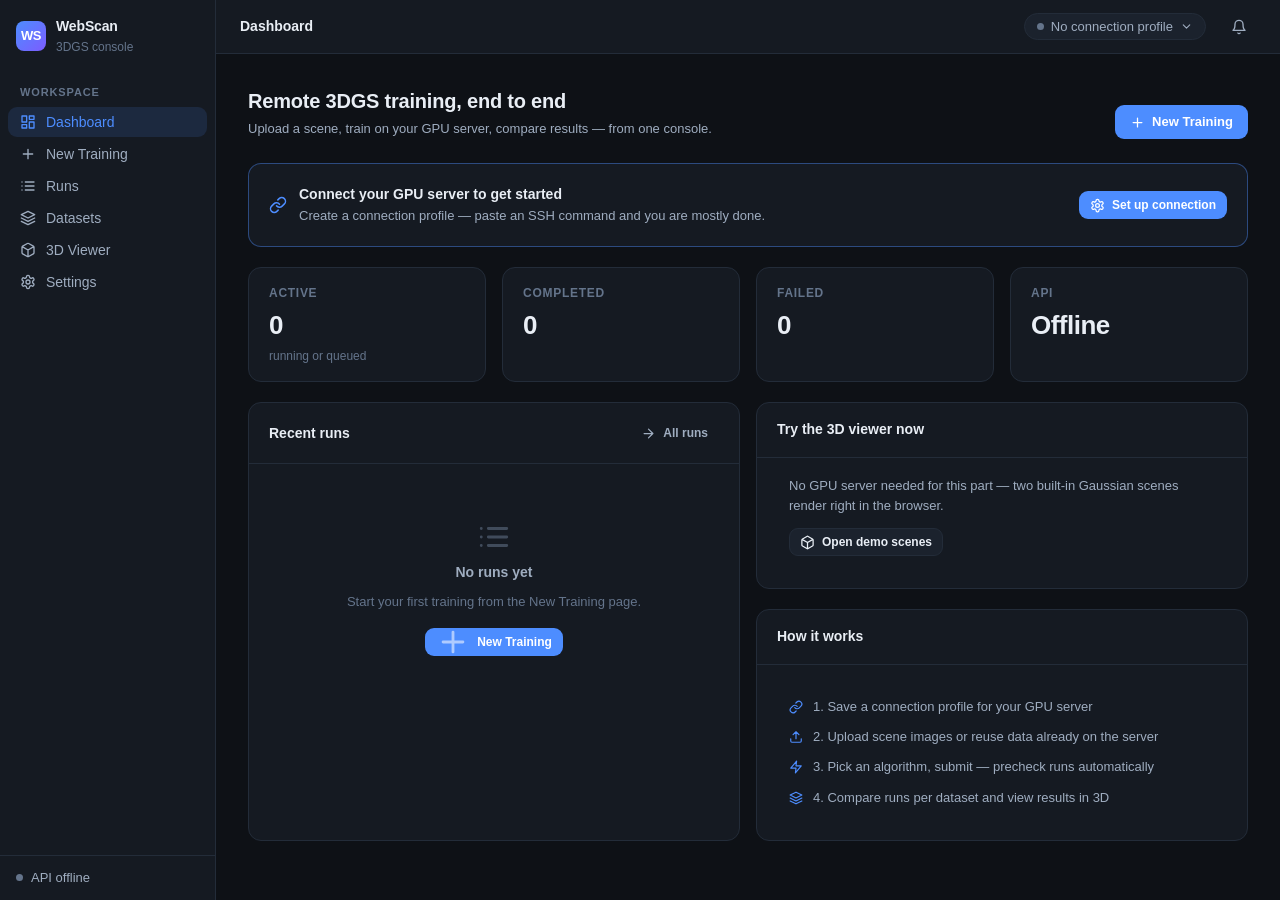
==== web/console/index.html @ b1879ffc "feat(console): new Vue 3 frontend as a separate, polished product A complete second frontend in web/" ====
<!DOCTYPE html>
<html lang="en">
<head>
  <meta charset="UTF-8" />
  <meta name="viewport" content="width=device-width, initial-scale=1.0" />
  <title>WebScan Console</title>
  <link rel="stylesheet" href="./css/tokens.css" />
  <link rel="stylesheet" href="./css/base.css" />
  <link rel="stylesheet" href="./css/components.css" />
  <style>body { background: var(--bg-base); }</style>
</head>
<body>
  <div id="app"></div>
  <script>window.__errors = [];
    window.addEventListener("error", (e) => window.__errors.push(JSON.stringify({ msg: e.message, file: e.filename, line: e.lineno, col: e.colno, stack: e.error && String(e.error.stack || "").slice(0, 400) })));
    window.addEventListener("unhandledrejection", (e) => window.__errors.push("promise: " + ((e.reason && e.reason.message) || e.reason)));</script>
  <script src="./assets/vue.global.prod.js"></script>
  <script type="module" src="./js/app.js"></script>
</body>
</html>
---- web/console/css/tokens.css ----
/* ============================================================
   WebScan Console — design tokens
   深灰蓝底 · 单一蓝色强调 · 语义状态色
   ============================================================ */
:root {
  /* 底色层级：base(页面) < surface(卡片) < raised(浮层) */
  --bg-base: #0e1116;
  --bg-surface: #151a22;
  --bg-raised: #1b222d;
  --bg-hover: #212a37;
  --bg-inset: #10141b;

  /* 边框 */
  --border-subtle: #232c39;
  --border-strong: #314052;

  /* 文字 */
  --text-1: #e9eef5;
  --text-2: #9fadc0;
  --text-3: #64748b;

  /* 强调色 */
  --accent: #4d8dff;
  --accent-hover: #6ba0ff;
  --accent-down: #3d7bf0;
  --accent-subtle: rgba(77, 141, 255, 0.13);
  --accent-border: rgba(77, 141, 255, 0.42);

  /* 语义状态 */
  --success: #34b374;
  --success-subtle: rgba(52, 179, 116, 0.14);
  --warning: #dfa239;
  --warning-subtle: rgba(223, 162, 57, 0.14);
  --danger: #e05c5c;
  --danger-subtle: rgba(224, 92, 92, 0.13);
  --neutral-subtle: rgba(159, 173, 192, 0.12);

  /* 字体 */
  --font-sans: -apple-system, BlinkMacSystemFont, "SF Pro Text", "Segoe UI",
    "PingFang SC", "Hiragino Sans GB", "Microsoft YaHei", sans-serif;
  --font-mono: ui-monospace, "SF Mono", "JetBrains Mono", Menlo, Consolas, monospace;

  /* 字号阶梯 */
  --fs-xs: 12px;
  --fs-sm: 13px;
  --fs-md: 14px;
  --fs-lg: 16px;
  --fs-xl: 20px;
  --fs-2xl: 26px;

  /* 间距（4 的倍数） */
  --sp-1: 4px;
  --sp-2: 8px;
  --sp-3: 12px;
  --sp-4: 16px;
  --sp-5: 20px;
  --sp-6: 24px;
  --sp-8: 32px;
  --sp-10: 40px;

  /* 圆角 */
  --r-sm: 6px;
  --r-md: 9px;
  --r-lg: 13px;

  /* 阴影 */
  --shadow-1: 0 1px 2px rgba(0, 0, 0, 0.32);
  --shadow-2: 0 6px 24px rgba(0, 0, 0, 0.42);
  --shadow-3: 0 16px 48px rgba(0, 0, 0, 0.55);

  /* 布局 */
  --sidebar-w: 216px;
  --topbar-h: 54px;

  --transition: 140ms cubic-bezier(0.4, 0, 0.2, 1);
}
---- web/console/css/base.css ----
/* ============================================================
   WebScan Console — base: reset · 排版 · 布局骨架
   ============================================================ */
*, *::before, *::after { box-sizing: border-box; }

html, body {
  margin: 0;
  height: 100%;
}

body {
  background: var(--bg-base);
  color: var(--text-1);
  font-family: var(--font-sans);
  font-size: var(--fs-md);
  line-height: 1.55;
  -webkit-font-smoothing: antialiased;
  text-rendering: optimizeLegibility;
}

#app { height: 100%; }

h1, h2, h3, h4, p { margin: 0; }
a { color: var(--accent); text-decoration: none; }
a:hover { color: var(--accent-hover); }
code, pre { font-family: var(--font-mono); }

::selection { background: rgba(77, 141, 255, 0.32); }

/* 滚动条 */
::-webkit-scrollbar { width: 10px; height: 10px; }
::-webkit-scrollbar-thumb {
  background: #2a3444;
  border-radius: 5px;
  border: 2px solid var(--bg-base);
}
::-webkit-scrollbar-thumb:hover { background: #38455a; }
::-webkit-scrollbar-track { background: transparent; }

/* 焦点可见性 */
:focus-visible {
  outline: 2px solid var(--accent);
  outline-offset: 2px;
  border-radius: var(--r-sm);
}

/* ---------- 应用骨架 ---------- */
.shell {
  display: grid;
  grid-template-columns: var(--sidebar-w) 1fr;
  grid-template-rows: var(--topbar-h) 1fr;
  grid-template-areas:
    "sidebar topbar"
    "sidebar main";
  height: 100vh;
}

.shell-sidebar { grid-area: sidebar; background: var(--bg-surface); border-right: 1px solid var(--border-subtle); display: flex; flex-direction: column; overflow-y: auto; }
.shell-topbar  { grid-area: topbar;  background: var(--bg-surface); border-bottom: 1px solid var(--border-subtle); display: flex; align-items: center; gap: var(--sp-4); padding: 0 var(--sp-6); }
.shell-main    { grid-area: main; overflow-y: auto; }

.page {
  max-width: 1160px;
  margin: 0 auto;
  padding: var(--sp-8) var(--sp-8) var(--sp-10);
}

.page-head { display: flex; align-items: flex-end; justify-content: space-between; gap: var(--sp-4); margin-bottom: var(--sp-6); }
.page-title { font-size: var(--fs-xl); font-weight: 650; letter-spacing: -0.01em; }
.page-sub { color: var(--text-2); font-size: var(--fs-sm); margin-top: 2px; }
.page-actions { display: flex; gap: var(--sp-2); flex-shrink: 0; }

.stack { display: flex; flex-direction: column; gap: var(--sp-5); }
.row { display: flex; align-items: center; gap: var(--sp-2); }
.row-wrap { display: flex; align-items: center; gap: var(--sp-2); flex-wrap: wrap; }
.spread { display: flex; align-items: center; justify-content: space-between; gap: var(--sp-3); }
.grid-2 { display: grid; grid-template-columns: 1fr 1fr; gap: var(--sp-4); }
.grid-3 { display: grid; grid-template-columns: repeat(3, 1fr); gap: var(--sp-4); }
.grid-4 { display: grid; grid-template-columns: repeat(4, 1fr); gap: var(--sp-4); }
@media (max-width: 1100px) { .grid-4 { grid-template-columns: repeat(2, 1fr); } .grid-3 { grid-template-columns: 1fr 1fr; } }
@media (max-width: 820px)  { .grid-2, .grid-3, .grid-4 { grid-template-columns: 1fr; } }

.muted { color: var(--text-2); }
.faint { color: var(--text-3); }
.small { font-size: var(--fs-sm); }
.mono  { font-family: var(--font-mono); font-size: var(--fs-sm); }
.nowrap { white-space: nowrap; }
.ellipsis { overflow: hidden; text-overflow: ellipsis; white-space: nowrap; }
.num { font-variant-numeric: tabular-nums; }
.up-spin { display: inline-block; animation: spin 0.9s linear infinite; }
@keyframes spin { to { transform: rotate(360deg); } }
---- web/console/css/components.css ----
/* ============================================================
   WebScan Console — components
   ============================================================ */

/* ---------- 侧边栏 ---------- */
.sidebar-brand {
  display: flex; align-items: center; gap: 10px;
  padding: var(--sp-4) var(--sp-4) var(--sp-3);
}
.brand-logo {
  width: 30px; height: 30px; border-radius: 8px;
  background: linear-gradient(135deg, #4d8dff, #7c5cff);
  display: grid; place-items: center;
  color: #fff; font-weight: 800; font-size: 13px; letter-spacing: -0.5px;
  flex-shrink: 0;
}
.brand-name { font-weight: 700; font-size: var(--fs-md); letter-spacing: -0.01em; }
.brand-tag  { font-size: var(--fs-xs); color: var(--text-3); }

.nav-group { padding: var(--sp-2) var(--sp-2) var(--sp-4); display: flex; flex-direction: column; gap: 2px; }
.nav-label { font-size: 11px; font-weight: 600; letter-spacing: 0.08em; text-transform: uppercase; color: var(--text-3); padding: var(--sp-2) var(--sp-3) var(--sp-1); }
.nav-item {
  display: flex; align-items: center; gap: 10px;
  padding: 7px var(--sp-3);
  border-radius: var(--r-md);
  color: var(--text-2); font-size: var(--fs-md); font-weight: 500;
  cursor: pointer; border: none; background: none; width: 100%; text-align: left;
  transition: background var(--transition), color var(--transition);
}
.nav-item:hover { background: var(--bg-hover); color: var(--text-1); }
.nav-item.active { background: var(--accent-subtle); color: var(--accent); }
.nav-item svg { width: 16px; height: 16px; flex-shrink: 0; }
.nav-item .nav-pill {
  margin-left: auto; font-size: 11px; font-weight: 600;
  background: var(--bg-hover); color: var(--text-2);
  border-radius: 99px; padding: 0 7px; line-height: 18px;
}
.nav-item.active .nav-pill { background: var(--accent-border); color: #fff; }

.sidebar-footer { margin-top: auto; padding: var(--sp-3) var(--sp-4); border-top: 1px solid var(--border-subtle); }

/* ---------- 顶栏 ---------- */
.topbar-title { font-weight: 650; font-size: var(--fs-md); }
.topbar-spacer { flex: 1; }
.conn-chip {
  display: inline-flex; align-items: center; gap: 7px;
  padding: 5px 12px; border-radius: 99px;
  background: var(--bg-raised); border: 1px solid var(--border-subtle);
  font-size: var(--fs-sm); color: var(--text-2); cursor: pointer;
  transition: border-color var(--transition);
}
.conn-chip:hover { border-color: var(--border-strong); }
.dot { width: 7px; height: 7px; border-radius: 99px; flex-shrink: 0; }
.dot.on  { background: var(--success); box-shadow: 0 0 6px rgba(52,179,116,.7); }
.dot.off { background: var(--text-3); }
.dot.warn { background: var(--warning); }
.bell {
  position: relative; display: grid; place-items: center;
  width: 34px; height: 34px; border-radius: var(--r-md);
  background: none; border: 1px solid transparent; color: var(--text-2); cursor: pointer;
}
.bell:hover { background: var(--bg-hover); color: var(--text-1); }
.bell .ping {
  position: absolute; top: 5px; right: 5px;
  width: 8px; height: 8px; border-radius: 99px;
  background: var(--danger); border: 2px solid var(--bg-surface);
}

/* ---------- 按钮 ---------- */
.btn {
  display: inline-flex; align-items: center; justify-content: center; gap: 7px;
  height: 34px; padding: 0 14px;
  border-radius: var(--r-md); border: 1px solid transparent;
  font: inherit; font-size: var(--fs-sm); font-weight: 600;
  cursor: pointer; white-space: nowrap;
  transition: background var(--transition), border-color var(--transition), color var(--transition), opacity var(--transition);
  user-select: none;
}
.btn:disabled { opacity: 0.45; cursor: not-allowed; }
.btn svg { width: 15px; height: 15px; }
.btn-primary { background: var(--accent); color: #fff; }
.btn-primary:hover:not(:disabled) { background: var(--accent-hover); }
.btn-primary:active:not(:disabled) { background: var(--accent-down); }
.btn-secondary { background: var(--bg-raised); border-color: var(--border-subtle); color: var(--text-1); }
.btn-secondary:hover:not(:disabled) { background: var(--bg-hover); border-color: var(--border-strong); }
.btn-ghost { background: transparent; color: var(--text-2); }
.btn-ghost:hover:not(:disabled) { background: var(--bg-hover); color: var(--text-1); }
.btn-danger { background: var(--danger-subtle); color: var(--danger); border-color: rgba(224,92,92,.3); }
.btn-danger:hover:not(:disabled) { background: rgba(224,92,92,.22); }
.btn-sm { height: 28px; padding: 0 10px; font-size: var(--fs-xs); }
.btn-lg { height: 40px; padding: 0 20px; font-size: var(--fs-md); }
.btn-icon { width: 34px; padding: 0; }

/* ---------- 卡片 ---------- */
.card {
  background: var(--bg-surface);
  border: 1px solid var(--border-subtle);
  border-radius: var(--r-lg);
  overflow: hidden;
}
.card-head {
  display: flex; align-items: center; justify-content: space-between; gap: var(--sp-3);
  padding: var(--sp-4) var(--sp-5);
  border-bottom: 1px solid var(--border-subtle);
}
.card-title { font-weight: 650; font-size: var(--fs-md); }
.card-body { padding: var(--sp-5); }
.card-pad-sm .card-body { padding: var(--sp-4); }

/* ---------- 统计卡 ---------- */
.stat {
  background: var(--bg-surface); border: 1px solid var(--border-subtle);
  border-radius: var(--r-lg); padding: var(--sp-4) var(--sp-5);
}
.stat-label { font-size: var(--fs-xs); font-weight: 600; letter-spacing: 0.06em; text-transform: uppercase; color: var(--text-3); }
.stat-value { font-size: var(--fs-2xl); font-weight: 700; letter-spacing: -0.02em; margin-top: 2px; font-variant-numeric: tabular-nums; }
.stat-hint  { font-size: var(--fs-xs); color: var(--text-3); margin-top: 2px; }

/* ---------- 徽章 / 状态 ---------- */
.badge {
  display: inline-flex; align-items: center; gap: 6px;
  padding: 2px 9px; border-radius: 99px;
  font-size: var(--fs-xs); font-weight: 600; line-height: 18px;
  background: var(--neutral-subtle); color: var(--text-2);
  white-space: nowrap;
}
.badge .dot { width: 6px; height: 6px; }
.badge.success { background: var(--success-subtle); color: var(--success); }
.badge.warning { background: var(--warning-subtle); color: var(--warning); }
.badge.danger  { background: var(--danger-subtle);  color: var(--danger); }
.badge.accent  { background: var(--accent-subtle);  color: var(--accent); }
.badge.pulse .dot { animation: pulse 1.6s ease-in-out infinite; }
@keyframes pulse { 50% { opacity: 0.35; } }

/* ---------- 表格 ---------- */
.tbl { width: 100%; border-collapse: collapse; font-size: var(--fs-sm); }
.tbl th {
  text-align: left; font-size: 11px; font-weight: 600;
  letter-spacing: 0.07em; text-transform: uppercase; color: var(--text-3);
  padding: 10px var(--sp-4); border-bottom: 1px solid var(--border-subtle);
  white-space: nowrap;
}
.tbl td { padding: 11px var(--sp-4); border-bottom: 1px solid var(--border-subtle); vertical-align: middle; }
.tbl tbody tr { transition: background var(--transition); }
.tbl tbody tr:hover { background: var(--bg-raised); }
.tbl tbody tr:last-child td { border-bottom: none; }
.tbl tbody tr.clickable { cursor: pointer; }
.tbl .cell-main { font-weight: 600; color: var(--text-1); }
.tbl .cell-sub  { font-size: var(--fs-xs); color: var(--text-3); margin-top: 1px; }

/* ---------- 表单 ---------- */
.field { display: flex; flex-direction: column; gap: 6px; }
.field-label { font-size: var(--fs-sm); font-weight: 600; color: var(--text-2); }
.field-label .req { color: var(--danger); }
.field-hint { font-size: var(--fs-xs); color: var(--text-3); }
.input, .select, .textarea {
  width: 100%;
  background: var(--bg-inset);
  border: 1px solid var(--border-subtle);
  border-radius: var(--r-md);
  color: var(--text-1);
  font: inherit; font-size: var(--fs-sm);
  padding: 8px 12px;
  transition: border-color var(--transition), box-shadow var(--transition);
}
.input::placeholder, .textarea::placeholder { color: var(--text-3); }
.input:hover, .select:hover, .textarea:hover { border-color: var(--border-strong); }
.input:focus, .select:focus, .textarea:focus {
  outline: none; border-color: var(--accent-border);
  box-shadow: 0 0 0 3px rgba(77, 141, 255, 0.15);
}
.select {
  appearance: none;
  background-image: url("data:image/svg+xml,%3Csvg xmlns='http://www.w3.org/2000/svg' width='12' height='12' viewBox='0 0 24 24' fill='none' stroke='%2364748b' stroke-width='2.4' stroke-linecap='round' stroke-linejoin='round'%3E%3Cpath d='m6 9 6 6 6-6'/%3E%3C/svg%3E");
  background-repeat: no-repeat; background-position: right 10px center;
  padding-right: 30px; cursor: pointer;
}
.textarea { resize: vertical; min-height: 74px; }
.checkbox-row { display: flex; align-items: center; gap: 9px; font-size: var(--fs-sm); color: var(--text-2); cursor: pointer; }
.checkbox-row input { accent-color: var(--accent); width: 15px; height: 15px; cursor: pointer; }

/* ---------- 代码 / 终端 ---------- */
.codeblock {
  background: var(--bg-inset);
  border: 1px solid var(--border-subtle);
  border-radius: var(--r-md);
  padding: var(--sp-3) var(--sp-4);
  font-family: var(--font-mono); font-size: var(--fs-sm);
  color: #c4d1e4;
  overflow-x: auto; white-space: pre-wrap; word-break: break-all;
  line-height: 1.6;
}

/* ---------- 日志面板 ---------- */
.logview {
  background: #0a0d12;
  font-family: var(--font-mono); font-size: 12px; line-height: 1.65;
  color: #a8bccf;
  padding: var(--sp-3) var(--sp-4);
  overflow: auto;
  white-space: pre-wrap; word-break: break-all;
}

/* ---------- 进度条 ---------- */
.progress { height: 6px; background: var(--bg-inset); border-radius: 99px; overflow: hidden; }
.progress > div {
  height: 100%; border-radius: 99px;
  background: linear-gradient(90deg, var(--accent-down), var(--accent));
  transition: width 400ms ease;
}
.progress.success > div { background: var(--success); }

/* ---------- 空状态 ---------- */
.empty {
  display: flex; flex-direction: column; align-items: center; justify-content: center;
  gap: var(--sp-2); text-align: center;
  padding: var(--sp-10) var(--sp-6);
  color: var(--text-3);
}
.empty svg { width: 34px; height: 34px; opacity: 0.55; }
.empty-title { font-weight: 650; color: var(--text-2); font-size: var(--fs-md); }
.empty-hint  { font-size: var(--fs-sm); max-width: 380px; }
.empty .btn { margin-top: var(--sp-2); }

/* ---------- 模态框 ---------- */
.modal-mask {
  position: fixed; inset: 0; z-index: 100;
  background: rgba(5, 8, 12, 0.66); backdrop-filter: blur(3px);
  display: grid; place-items: center;
  animation: fadein 140ms ease;
}
.modal {
  width: min(680px, calc(100vw - 48px));
  max-height: min(80vh, 720px);
  display: flex; flex-direction: column;
  background: var(--bg-raised);
  border: 1px solid var(--border-strong);
  border-radius: var(--r-lg);
  box-shadow: var(--shadow-3);
  animation: rise 160ms cubic-bezier(0.2, 0.9, 0.3, 1.2);
}
.modal-head { display: flex; align-items: center; justify-content: space-between; padding: var(--sp-4) var(--sp-5); border-bottom: 1px solid var(--border-subtle); }
.modal-title { font-weight: 700; font-size: var(--fs-lg); }
.modal-body { padding: var(--sp-5); overflow-y: auto; }
.modal-foot { display: flex; justify-content: flex-end; gap: var(--sp-2); padding: var(--sp-4) var(--sp-5); border-top: 1px solid var(--border-subtle); }
@keyframes fadein { from { opacity: 0; } }
@keyframes rise { from { opacity: 0; transform: translateY(10px) scale(0.985); } }

/* ---------- 抽屉 ---------- */
.drawer-mask { position: fixed; inset: 0; z-index: 90; background: rgba(5,8,12,.5); animation: fadein 140ms ease; }
.drawer {
  position: fixed; top: 0; right: 0; bottom: 0; z-index: 95;
  width: min(620px, 92vw);
  background: var(--bg-surface);
  border-left: 1px solid var(--border-strong);
  box-shadow: var(--shadow-3);
  display: flex; flex-direction: column;
  animation: slidein 200ms cubic-bezier(0.2, 0.9, 0.3, 1);
}
.drawer-head { display: flex; align-items: flex-start; justify-content: space-between; gap: var(--sp-3); padding: var(--sp-5) var(--sp-5) var(--sp-4); border-bottom: 1px solid var(--border-subtle); }
.drawer-body { flex: 1; overflow-y: auto; padding: var(--sp-5); display: flex; flex-direction: column; gap: var(--sp-5); }
.drawer-foot { display: flex; gap: var(--sp-2); padding: var(--sp-4) var(--sp-5); border-top: 1px solid var(--border-subtle); }
@keyframes slidein { from { transform: translateX(40px); opacity: 0; } }

/* ---------- Toast ---------- */
.toasts { position: fixed; bottom: 22px; right: 22px; z-index: 200; display: flex; flex-direction: column; gap: 10px; }
.toast {
  display: flex; align-items: flex-start; gap: 10px;
  min-width: 260px; max-width: 420px;
  background: var(--bg-raised);
  border: 1px solid var(--border-strong);
  border-radius: var(--r-md);
  box-shadow: var(--shadow-2);
  padding: 11px 14px;
  font-size: var(--fs-sm);
  animation: rise 180ms cubic-bezier(0.2, 0.9, 0.3, 1.15);
}
.toast.success svg { color: var(--success); }
.toast.error   svg { color: var(--danger); }
.toast.info    svg { color: var(--accent); }
.toast .toast-close { margin-left: auto; cursor: pointer; color: var(--text-3); background: none; border: none; font-size: 16px; line-height: 1; padding: 0 2px; }
.toast .toast-close:hover { color: var(--text-1); }

/* ---------- 向导 ---------- */
.stepper { display: flex; align-items: center; gap: var(--sp-2); margin-bottom: var(--sp-6); }
.step {
  display: flex; align-items: center; gap: 9px;
  padding: 7px 14px; border-radius: 99px;
  border: 1px solid var(--border-subtle);
  color: var(--text-3); font-size: var(--fs-sm); font-weight: 600;
  background: var(--bg-surface);
}
.step .step-num {
  width: 20px; height: 20px; border-radius: 99px;
  display: grid; place-items: center;
  background: var(--bg-hover); font-size: 11px;
}
.step.active { border-color: var(--accent-border); color: var(--text-1); background: var(--accent-subtle); }
.step.active .step-num { background: var(--accent); color: #fff; }
.step.done { color: var(--success); border-color: rgba(52,179,116,.35); }
.step.done .step-num { background: var(--success-subtle); color: var(--success); }
.step-line { flex: 1; height: 1px; background: var(--border-subtle); min-width: 16px; }

.choice {
  text-align: left;
  background: var(--bg-surface); border: 1px solid var(--border-subtle);
  border-radius: var(--r-lg); padding: var(--sp-4) var(--sp-5);
  cursor: pointer; color: var(--text-1); font: inherit;
  transition: border-color var(--transition), background var(--transition);
}
.choice:hover { border-color: var(--border-strong); background: var(--bg-raised); }
.choice.selected { border-color: var(--accent); background: var(--accent-subtle); }
.choice-title { font-weight: 650; display: flex; align-items: center; gap: 8px; }
.choice-desc  { color: var(--text-2); font-size: var(--fs-sm); margin-top: 3px; }

/* ---------- 对比视图 ---------- */
.compare-grid { display: grid; grid-auto-flow: column; grid-auto-columns: minmax(240px, 1fr); gap: var(--sp-4); overflow-x: auto; padding-bottom: var(--sp-2); }
.compare-col { min-width: 0; }
.compare-img {
  width: 100%; aspect-ratio: 4 / 3; object-fit: cover;
  border-radius: var(--r-md); border: 1px solid var(--border-subtle);
  display: block; background: var(--bg-inset);
}
.delta-pos { color: var(--success); font-weight: 650; }
.delta-neg { color: var(--danger); font-weight: 650; }

/* ---------- 标签输入组 ---------- */
.chip-list { display: flex; flex-wrap: wrap; gap: 6px; }
.chip {
  display: inline-flex; align-items: center; gap: 6px;
  background: var(--bg-raised); border: 1px solid var(--border-subtle);
  border-radius: var(--r-sm); padding: 3px 9px;
  font-size: var(--fs-xs); color: var(--text-2);
}
.chip .x { cursor: pointer; color: var(--text-3); }
.chip .x:hover { color: var(--danger); }

/* ---------- 预检列表 ---------- */
.check-list { display: flex; flex-direction: column; gap: 8px; }
.check-item {
  display: flex; align-items: flex-start; gap: 10px;
  padding: 9px 12px; border-radius: var(--r-md);
  background: var(--bg-inset); border: 1px solid var(--border-subtle);
  font-size: var(--fs-sm);
}
.check-item svg { width: 15px; height: 15px; flex-shrink: 0; margin-top: 2px; }
.check-item.ok   svg { color: var(--success); }
.check-item.fail svg { color: var(--danger); }
.check-item.warn svg { color: var(--warning); }
.check-item .ci-name { font-weight: 650; }
.check-item .ci-msg  { color: var(--text-2); }

/* ---------- 键值行 ---------- */
.kv { display: grid; grid-template-columns: 130px 1fr; gap: 5px var(--sp-4); font-size: var(--fs-sm); }
.kv dt { color: var(--text-3); }
.kv dd { margin: 0; color: var(--text-2); word-break: break-all; }

/* ---------- 加载 ---------- */
.skel {
  background: linear-gradient(90deg, var(--bg-surface) 25%, var(--bg-raised) 50%, var(--bg-surface) 75%);
  background-size: 200% 100%;
  animation: shimmer 1.3s infinite;
  border-radius: var(--r-md);
}
@keyframes shimmer { from { background-position: 200% 0; } to { background-position: -200% 0; } }

/* ---------- 图片墙 ---------- */
.shot-wall { display: grid; grid-template-columns: repeat(auto-fill, minmax(120px, 1fr)); gap: 8px; }
.shot {
  width: 100%; aspect-ratio: 1; object-fit: cover;
  border-radius: var(--r-sm); border: 1px solid var(--border-subtle);
  background: var(--bg-inset); display: block; cursor: zoom-in;
}

/* ---------- 上传区 ---------- */
.dropzone {
  border: 1.5px dashed var(--border-strong);
  border-radius: var(--r-lg);
  padding: var(--sp-8);
  text-align: center; color: var(--text-3);
  cursor: pointer; transition: border-color var(--transition), background var(--transition);
}
.dropzone:hover, .dropzone.over { border-color: var(--accent); background: var(--accent-subtle); color: var(--text-2); }
.dropzone svg { width: 26px; height: 26px; margin-bottom: 6px; }
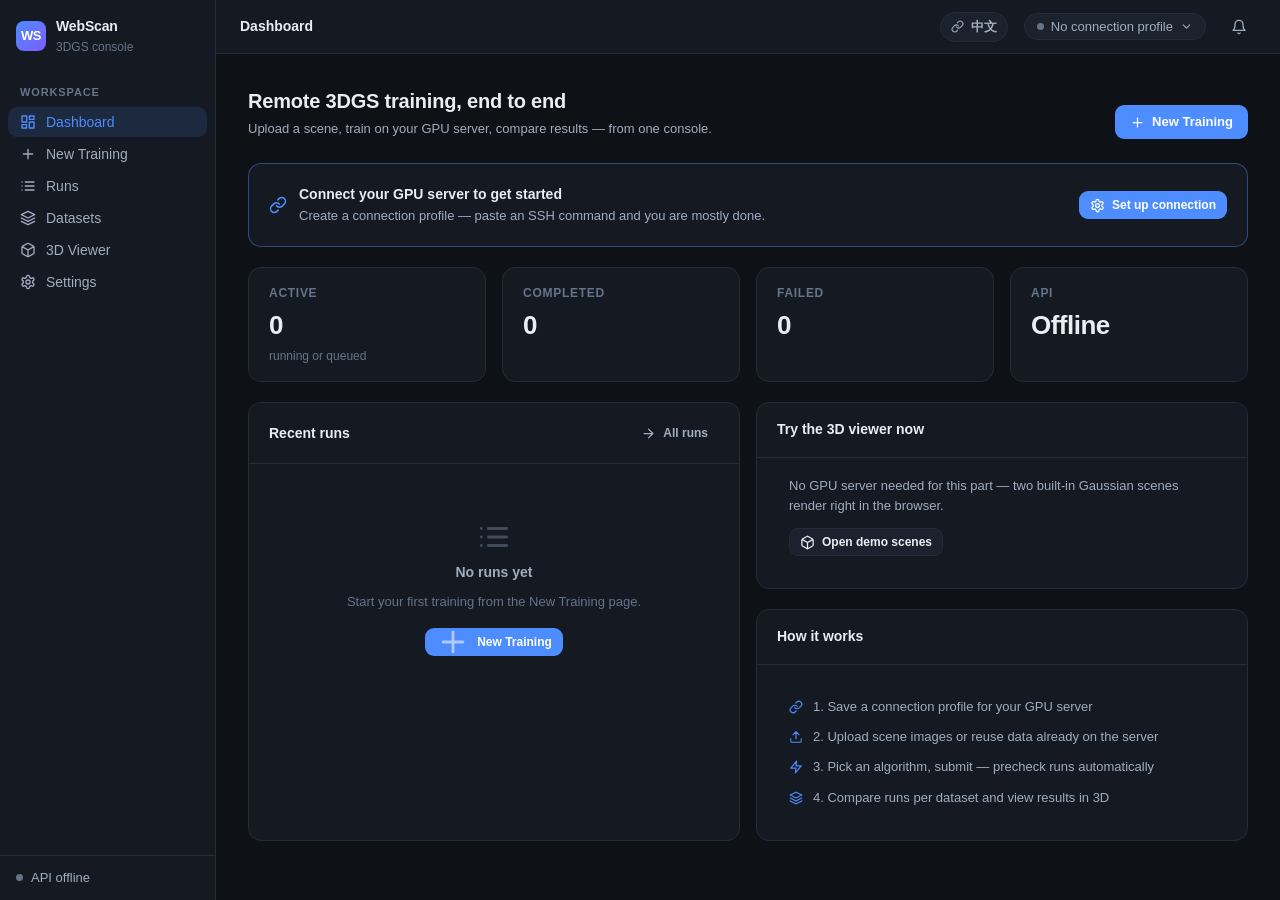
==== commit 5b0eaa5c: "feat(console): language toggle between English and Chinese Add js/i18n.js with a full en/zh message " ====
--- a/web/console/index.html
+++ b/web/console/index.html
@@ -12,9 +12,35 @@
 <body>
   <div id="app"></div>
   <script>window.__errors = [];
-    window.addEventListener("error", (e) => window.__errors.push(JSON.stringify({ msg: e.message, file: e.filename, line: e.lineno, col: e.colno, stack: e.error && String(e.error.stack || "").slice(0, 400) })));
-    window.addEventListener("unhandledrejection", (e) => window.__errors.push("promise: " + ((e.reason && e.reason.message) || e.reason)));</script>
+    window.addEventListener("error", (e) => {
+      const el = e.target;
+      if (el && el.tagName === "SCRIPT" && el.src) {
+        // Transient local-server hiccups can fail the entry module's first
+        // fetch; retry it once before giving up.
+        if (el.id === "app-entry" && !el.dataset.retried) {
+          el.dataset.retried = "1";
+          setTimeout(() => {
+            const clone = document.createElement("script");
+            clone.type = "module";
+            clone.src = el.src + (el.src.includes("?") ? "&" : "?") + "retry=" + Date.now();
+            document.body.appendChild(clone);
+          }, 400);
+          return;
+        }
+        window.__errors.push("resource failed: " + (el.src || "") + " " + (el.error && el.error.message || ""));
+        return;
+      }
+      window.__errors.push(JSON.stringify({ msg: e.message, file: e.filename, line: e.lineno, col: e.colno, stack: e.error && String(e.error.stack || "").slice(0, 400) }));
+    }, true);
+    window.addEventListener("unhandledrejection", (e) => window.__errors.push("promise: " + ((e.reason && e.reason.message) || e.reason)));
+    for (const level of ["error", "warn"]) {
+      const original = console[level].bind(console);
+      console[level] = (...args) => {
+        try { window.__errors.push(level + ": " + args.map((a) => (a && a.stack) ? String(a.stack).slice(0, 300) : String(a)).join(" ").slice(0, 400)); } catch { /* ignore */ }
+        original(...args);
+      };
+    }</script>
   <script src="./assets/vue.global.prod.js"></script>
-  <script type="module" src="./js/app.js"></script>
+  <script type="module" id="app-entry" src="./js/app.js"></script>
 </body>
 </html>
